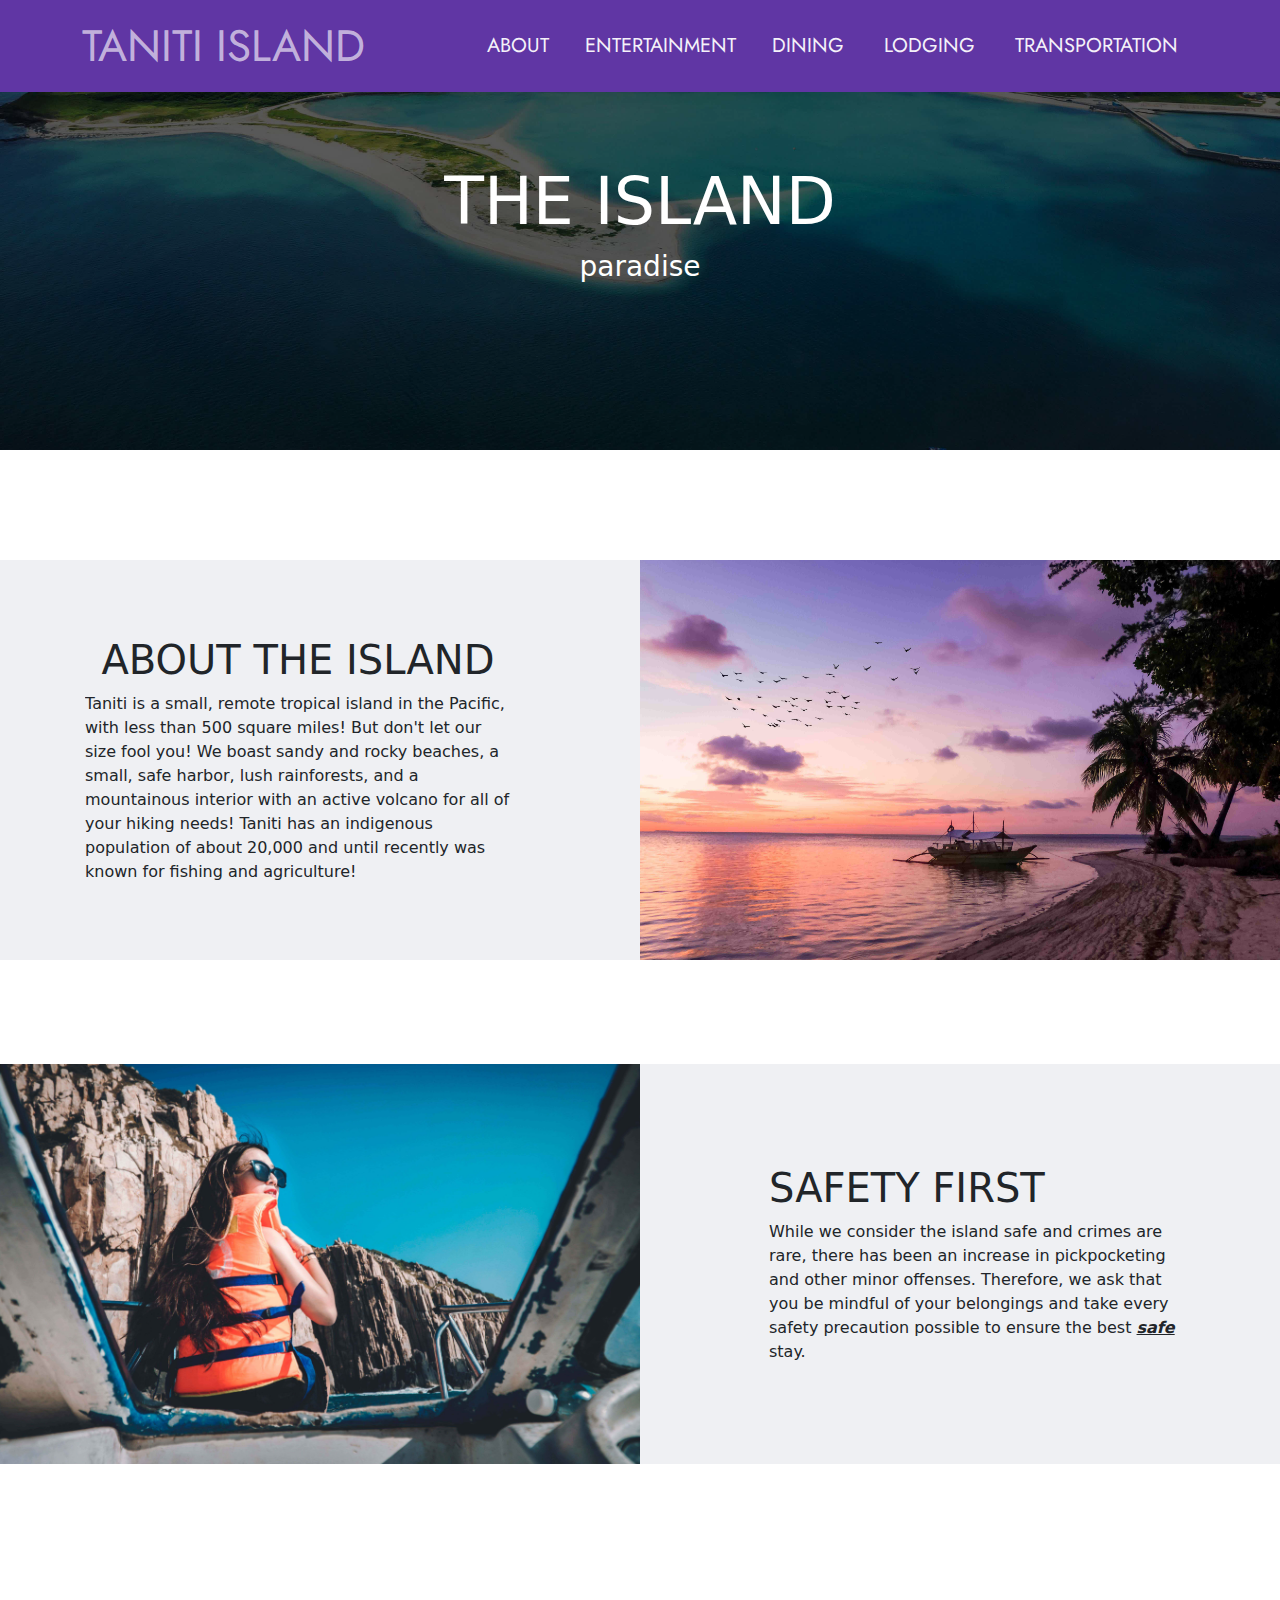
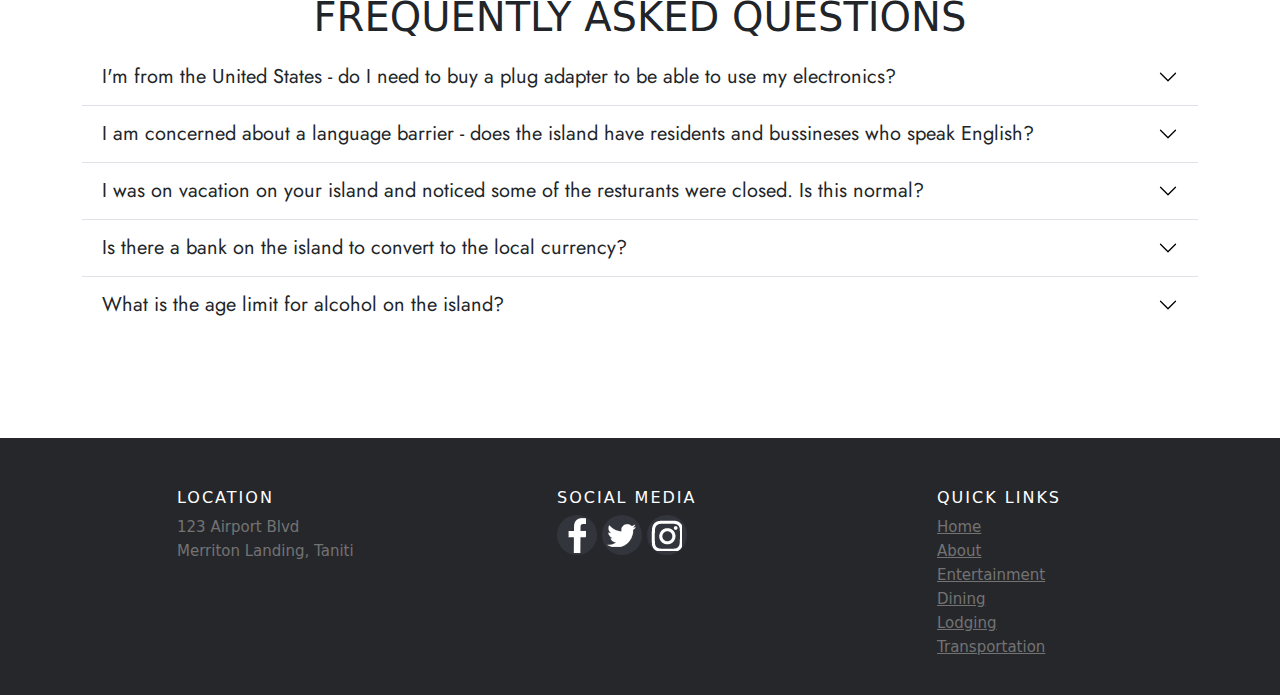
==== pages/about.html @ 6e7e646f "Add files via upload" ====
<!DOCTYPE html>
<html lang="en">
  <head>
    <meta charset="utf-8" />
    <title>Taniti Island</title>
    <link href="../css/style.css" rel="stylesheet" />

    <link rel="stylesheet" href="../css/grid.css" />
    <link rel="preconnect" href="https://fonts.googleapis.com" />
    <link rel="preconnect" href="https://fonts.gstatic.com" crossorigin />
    <link
      href="https://fonts.googleapis.com/css2?family=Jost:wght@300;400;500&display=swap"
      rel="stylesheet"
    />
  </head>

  <nav
    class="navbar navbar-expand-lg navbar-light text-uppercase fixed-top"
    id="mainNav"
  >
    <div class="container">
      <a class="navbar-brand mx-0 mx-auto" href="../index.html"
        >TANITI ISLAND</a
      >
      <button
        class="navbar-toggler text-uppercase font-weight-bold bg-primary text-white rounded"
        type="button"
        data-bs-toggle="collapse"
        data-bs-target="#navbarResponsive"
        aria-controls="navbarResponsive"
        aria-expanded="false"
        aria-label="Toggle navigation"
      >
        Menu
        <i class="fas fa-bars"></i>
      </button>
      <div class="collapse navbar-collapse" id="navbarResponsive">
        <ul class="navbar-nav ms-auto">
          <li class="nav-item mx-0 mx-lg-1">
            <a class="nav-link py-3 px-0 px-lg-3 rounded" href="about.html"
              >About</a
            >
          </li>
          <li class="nav-item mx-0 mx-lg-1m,">
            <a
              class="nav-link py-3 px-0 px-lg-3 rounded"
              href="entertainment.html"
              >Entertainment</a
            >
          </li>
          <li class="nav-item mx-0 mx-lg-1">
            <a class="nav-link py-3 px-0 px-lg-3 rounded" href="dining.html"
              >Dining</a
            >
          </li>
          <li class="nav-item mx-0 mx-lg-1">
            <a class="nav-link py-3 px-0 px-lg-3 rounded" href="lodging.html"
              >Lodging</a
            >
          </li>
          <li class="nav-item mx-0 mx-lg-1">
            <a
              class="nav-link py-3 px-0 px-lg-3 rounded"
              href="transportation.html"
              >Transportation</a
            >
          </li>
        </ul>
      </div>
    </div>
  </nav>

  <div class="big-image-about">
    <div class="overlay">
      <h1 class="h1-hero text-uppercase text-wrap">The Island</h1>
      <p>paradise</p>
    </div>
  </div>

  <div class="padding-main"></div>
  <div class="padding-spacing-between"></div>
  <div class="cc">
    <div class="tc tc--2-6">
      <h1 class="text-uppercase text-center">About the Island</h1>
      <p class="mb-0 mlt text-wrap">
        Taniti is a small, remote tropical island in the Pacific, with less than
        500 square miles! But don't let our size fool you! We boast sandy and
        rocky beaches, a small, safe harbor, lush rainforests, and a mountainous
        interior with an active volcano for all of your hiking needs! Taniti has
        an indigenous population of about 20,000 and until recently was known
        for fishing and agriculture!
      </p>
    </div>
    <div class="ic ic--7-13">
      <img
        src="../images/about/aboutisland_compressed.jpg"
        alt="image of a beach at sunset with boat"
      />
    </div>
  </div>

  <div class="padding-spacing-between"></div>
  <div class="cc my-4">
    <div class="tc tc--6-2">
      <h1 class="text-uppercase">Safety First</h1>
      <p class="mb-0 text-body mlt">
        While we consider the island safe and crimes are rare, there has been an
        increase in pickpocketing and other minor offenses. Therefore, we ask
        that you be mindful of your belongings and take every safety precaution
        possible to ensure the best
        <i
          ><b><u>safe</u></b></i
        >
        stay.
      </p>
    </div>
    <div class="ic ic--13-7">
      <img
        src="../images/about/safety_compressed.jpg"
        alt="woman on boat with life jacket"
      />
    </div>
  </div>

  <div class="padding-spacing-between"></div>

  <div class="bc">
    <div class="container">
      <div class="row">
        <div class="col-lg-12 col-12 lead">
          <p class="mb-md-0 mb-sm-4 lead"></p>
          <h1 class="text-uppercase text-center">Frequently Asked Questions</h1>
          <div class="accordion accordion-flush" id="accordionFlushExample">
            <div class="accordion-item">
              <h2 class="accordion-header" id="flush-headingOne">
                <button
                  class="accordion-button collapsed faq-text"
                  type="button"
                  data-bs-toggle="collapse"
                  data-bs-target="#flush-collapseOne"
                  aria-expanded="false"
                  aria-controls="flush-collapseOne"
                >
                  I'm from the United States - do I need to buy a plug adapter
                  to be able to use my electronics?
                </button>
              </h2>
              <div
                id="flush-collapseOne"
                class="accordion-collapse collapse"
                aria-labelledby="flush-headingOne"
                data-bs-parent="#accordionFlushExample">
                <div class="accordion-body">
                  No, our power outlets are 120 volts (same as the United
                  States) and your existing a/c adapters will work.
                </div>
              </div>
            </div>

            <div class="accordion-item">
              <h2 class="accordion-header" id="flush-headingTwo">
                <button
                  class="accordion-button collapsed faq-text"
                  type="button"
                  data-bs-toggle="collapse"
                  data-bs-target="#flush-collapseTwo"
                  aria-expanded="false"
                  aria-controls="flush-collapseTwo"
                >
                  I am concerned about a language barrier - does the island have
                  residents and bussineses who speak English?
                </button>
              </h2>
              <div
                id="flush-collapseTwo"
                class="accordion-collapse collapse"
                aria-labelledby="flush-headingTwo"
                data-bs-parent="#accordionFlushExample"
              >
                <div class="accordion-body">
                  Great question! We do! Many of our younger Tanitians speak
                  fluent English, but please beaware, you may need to use a
                  smartphone to translate and converse with residents and
                  businesses in rural areas.
                </div>
              </div>
            </div>

            <div class="accordion-item">
              <h2 class="accordion-header" id="flush-headingThree">
                <button
                  class="accordion-button collapsed faq-text"
                  type="button"
                  data-bs-toggle="collapse"
                  data-bs-target="#flush-collapseThree"
                  aria-expanded="false"
                  aria-controls="flush-collapseThree"
                >
                  I was on vacation on your island and noticed some of the
                  resturants were closed. Is this normal?
                </button>
              </h2>
              <div
                id="flush-collapseThree"
                class="accordion-collapse collapse"
                aria-labelledby="flush-headingThree"
                data-bs-parent="#accordionFlushExample"
              >
                <div class="accordion-body">
                  Oh no, this is not the experience we want for our guests!
                  Normally our businesses are open, however, we do observe a
                  large number of national holidays, and during this time, many
                  of our attractions and restaurants will be closed.
                </div>
              </div>
            </div>

            <div class="accordion-item">
              <h2 class="accordion-header" id="flush-headingFour">
                <button
                  class="accordion-button collapsed faq-text"
                  type="button"
                  data-bs-toggle="collapse"
                  data-bs-target="#flush-collapseFour"
                  aria-expanded="false"
                  aria-controls="flush-collapseFour"
                >
                  Is there a bank on the island to convert to the local
                  currency?
                </button>
              </h2>
              <div
                id="flush-collapseFour"
                class="accordion-collapse collapse"
                aria-labelledby="flush-headingFour"
                data-bs-parent="#accordionFlushExample"
              >
                <div class="accordion-body">
                  Great news! Taniti usues the US dollar and several businesses
                  will actually accept euros and yen. Should you have none of
                  those, we do have several banks who will be happy to exchange
                  the currency. Most of our bussiness also accept major credit
                  cards!
                </div>
              </div>
            </div>

            <div class="accordion-item">
              <h2 class="accordion-header" id="flush-headingFive">
                <button
                  class="accordion-button collapsed faq-text"
                  type="button"
                  data-bs-toggle="collapse"
                  data-bs-target="#flush-collapseFive"
                  aria-expanded="false"
                  aria-controls="flush-collapseFive"
                >
                  What is the age limit for alcohol on the island?
                </button>
              </h2>
              <div
                id="flush-collapseFive"
                class="accordion-collapse collapse"
                aria-labelledby="flush-headingFive"
                data-bs-parent="#accordionFlushExample"
              >
                <div class="accordion-body">
                  The drinking age on Taniti is 18 and alcohol will not be
                  served or sold between the hours of midnight and 9am.
                </div>
              </div>
            </div>
          </div>
          <div class="padding-spacing-between"></div>
        </div>
      </div>
    </div>
  </div>

  <!-- Site footer -->
  <footer class="site-footer">
    <div class="container">
      <div class="row">
        <div class="col-xs-6 col-md-3 ms-auto">
          <h6>Location</h6>
          123 Airport Blvd<br />
          Merriton Landing, Taniti
        </div>
        <div class="col-xs-6 col-md-3 ms-auto">
          <h6>Social Media</h6>
          <ul class="social-icons ms-auto">
            <li>
              <a class="facebook" href="#"
                ><i class="fa fa-facebook"
                  ><img
                    src="../images/facebook.png"
                    alt="facebook social media icon" /></i
              ></a>
            </li>
            <li>
              <a class="twitter" href="#"
                ><i class="fa fa-twitter"></i
                ><img
                  src="../images/twitter.png"
                  alt="twitter social media icon"
              /></a>
            </li>
            <li>
              <a class="dribbble" href="#"
                ><i class="fa fa-dribbble"></i
                ><img
                  src="../images/instagram.png"
                  alt="instagram social media icon"
              /></a>
            </li>
          </ul>
        </div>
        <div class="col-xs-6 col-md-3 ms-auto">
          <h6>Quick Links</h6>
          <ul class="footer-links">
            <li><a href="../index.html">Home</a></li>
            <li><a href="about.html">About</a></li>
            <li><a href="entertainment.html">Entertainment</a></li>
            <li><a href="dining.html">Dining</a></li>
            <li><a href="lodging.html">Lodging</a></li>
            <li><a href="transportation.html">Transportation</a></li>
          </ul>
        </div>
      </div>
    </div>
    <!-- Bootstrap core JS-->
    <script src="https://cdn.jsdelivr.net/npm/bootstrap@5.1.3/dist/js/bootstrap.bundle.min.js"></script>
  </footer>
</html>
---- css/grid.css ----
*,
*:before,
*:after {
  margin: 0;
  padding: 0;
  box-sizing: border-box;
}

 html,
body {
  height: 100%;
}

.faq-text {
  font-size: 1.25rem;
   font-family: 'Jost', sans-serif;
}

 .mlt {
  display: -webkit-box;
  -webkit-box-orient: vertical;
  -webkit-line-clamp: 10;
  overflow: hidden;
}

.bc {
  padding: 25px 0;
  overflow: hidden;
/*  display: grid; */
  grid-auto-flow: row;
  grid-template-columns: 350px;
}


.bc img{
  height: 250px;
  width: 400px;
  object-fit: cover;
}

 .cc {
  background-color: #eff0f3;
  overflow: hidden;
  display: grid;
  grid-auto-flow: column;
  grid-template-rows: 400px;
}

.back-color{
  background-color: #eff0f3;
}
@media (max-width: 575.98px) {
  .cc {
    grid-template-columns: 15px repeat(1fr, 10) 15px;
  }
}
@media (min-width: 576px) and (max-width: 767.98px) {
  .cc {
    grid-template-columns: 1fr repeat(10, 54px) 1fr;
  }
}
@media (min-width: 768px) and (max-width: 991.98px) {
  .cc {
    grid-template-columns: 1fr repeat(10, 72px) 1fr;
  }
}
@media (min-width: 992px) and (max-width: 1199.98px) {
  .cc {
    grid-template-columns: 1fr repeat(10, 96px) 1fr;
  }
}
@media (min-width: 1200px) {
  .cc {
    grid-template-columns: 1fr repeat(10, 114px) 1fr;
  }
}
 .cc img {
  height: 100%;
  width: 100%;
  object-fit: cover;
}
.form-text{
  color: #2c3e50;
}
.padding-main{
  
  height: 30px;
}

.padding-spacing-between {
  padding: 40px;
}
 .ic--7-13 {
  grid-column: 7/-1;
}
.ic--13-7 {
 grid-column: -7/1;
}
 .ic--1-6 {
  grid-column: 6/1;
}
.ic--6-1 {
 grid-column: 6/1;
}
 .tc {
  align-self: center;
}
 .tc--2-6 {
  grid-column: 2/6;

}
.tc--6-2 {
 grid-column: -6/-2;

}
 .tc--7-12 {
  grid-column: 7/12;
}
.tc--12-7 {
 grid-column: 12/7;
}
@media (min-width: 576px) {
  .tc {
    padding-left: 15px;
    padding-right: 15px;
  }
}


.jumbotron {
	color: #2c3e50;
	background: #EA1515;
}

.navbar-inverse {
	background-color: #EA1515;
}

.navbar-inverse .navbar-nav>li>a {
	color: white;
}

.navbar-inverse .navbar-brand {
	color: white;
}

.flex {
	display: flex;
	flex-wrap: wrap;
}
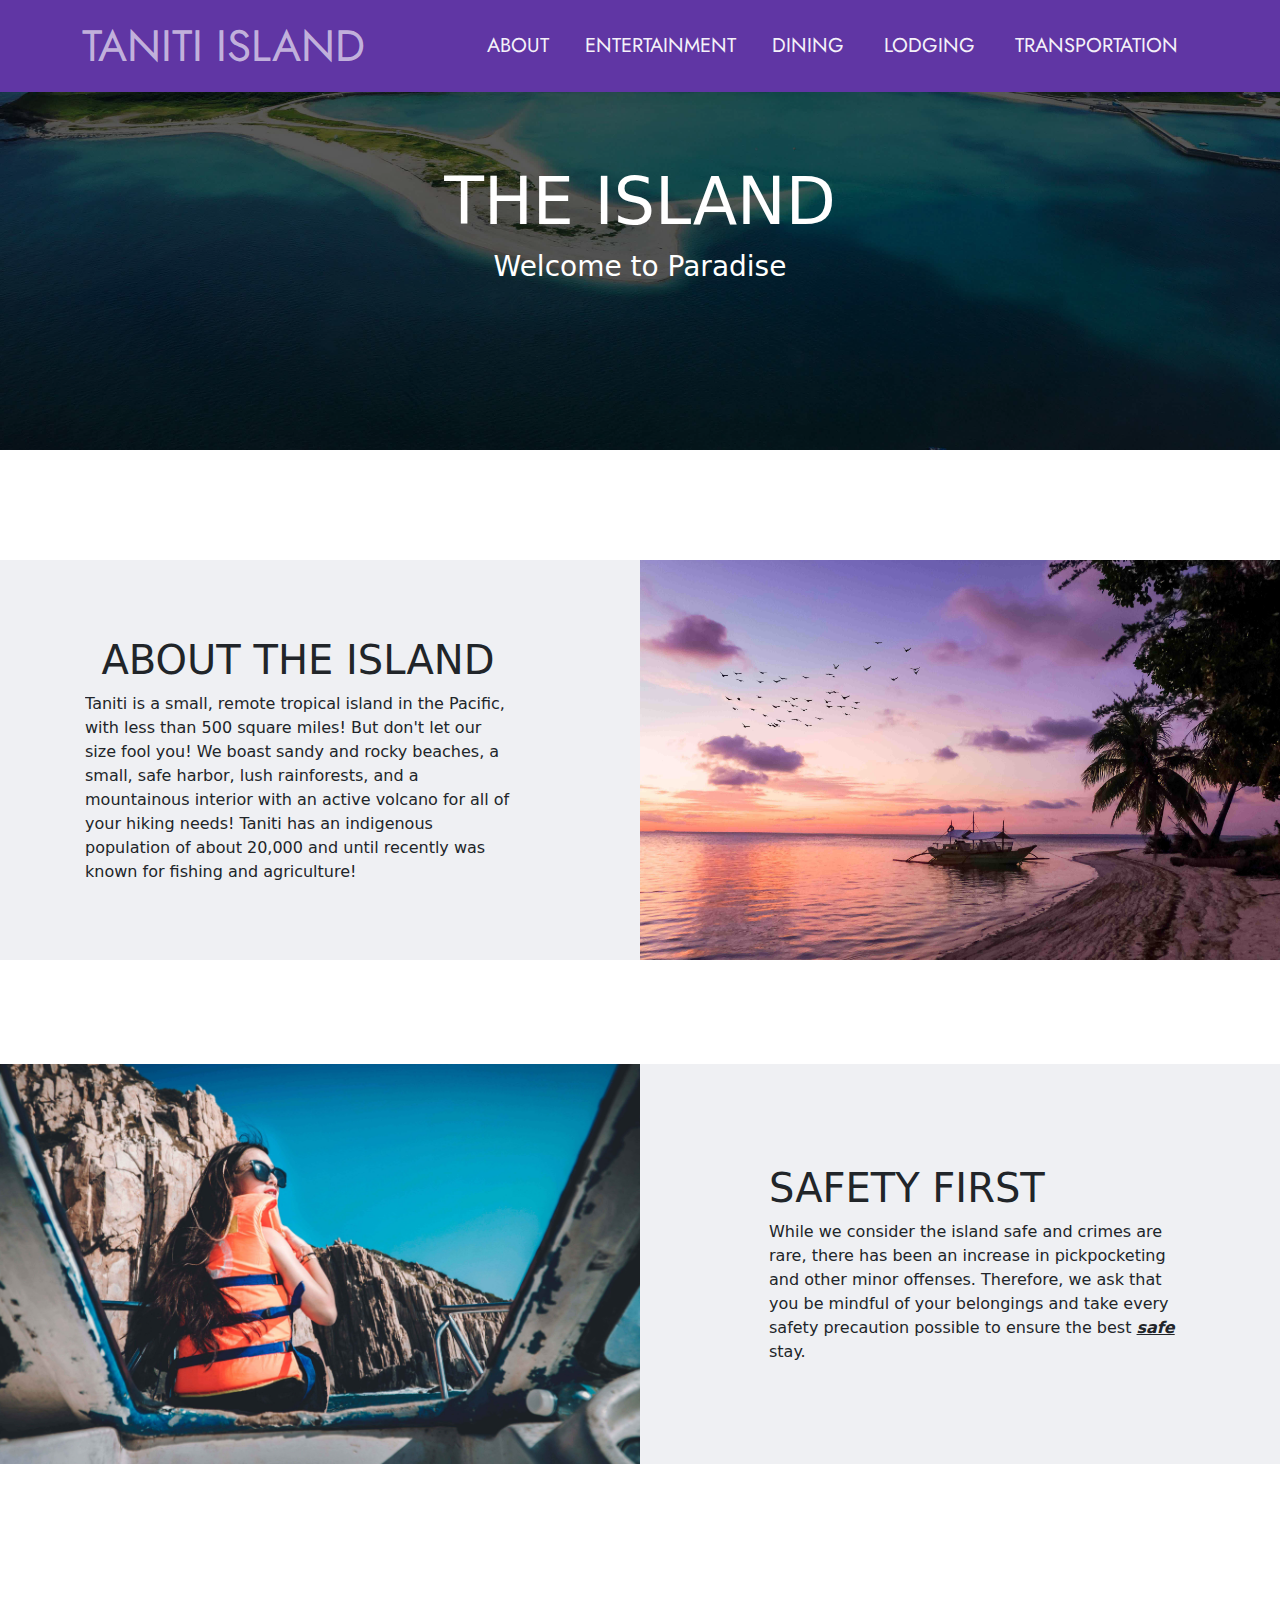
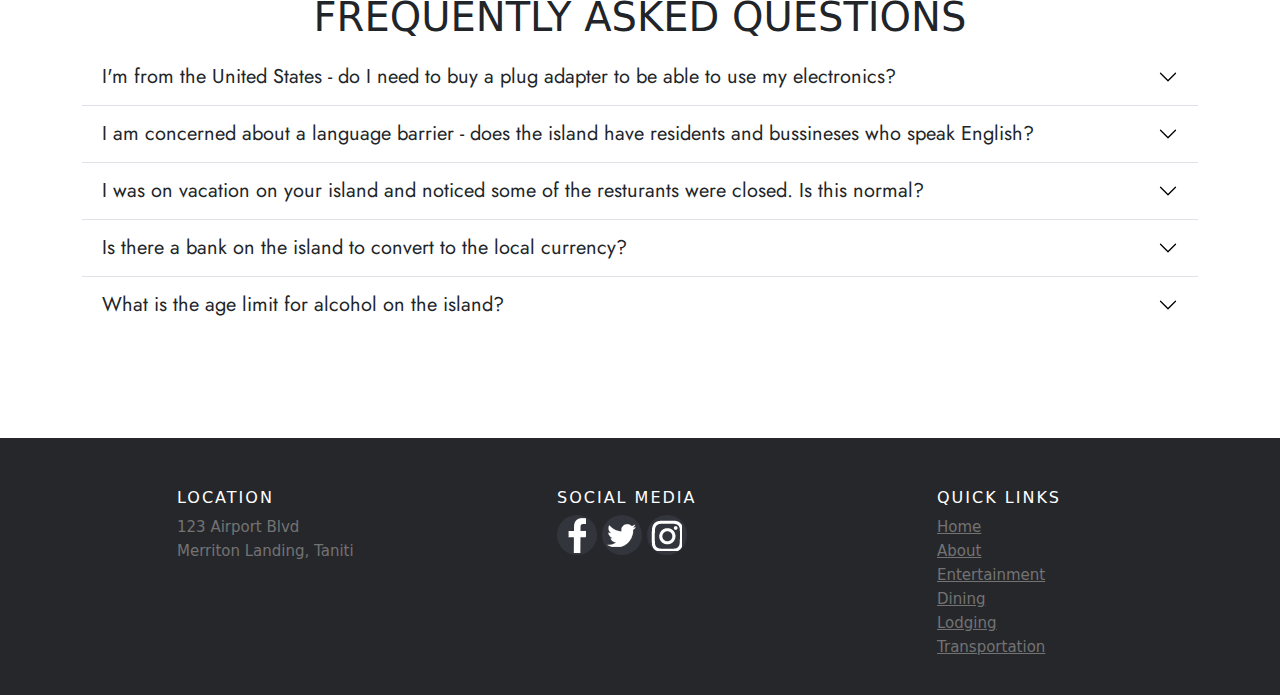
==== commit 24ee140c: "Main Changes" ====
--- a/pages/about.html
+++ b/pages/about.html
@@ -73,7 +73,7 @@
   <div class="big-image-about">
     <div class="overlay">
       <h1 class="h1-hero text-uppercase text-wrap">The Island</h1>
-      <p>paradise</p>
+      <p>Welcome to Paradise</p>
     </div>
   </div>
 
